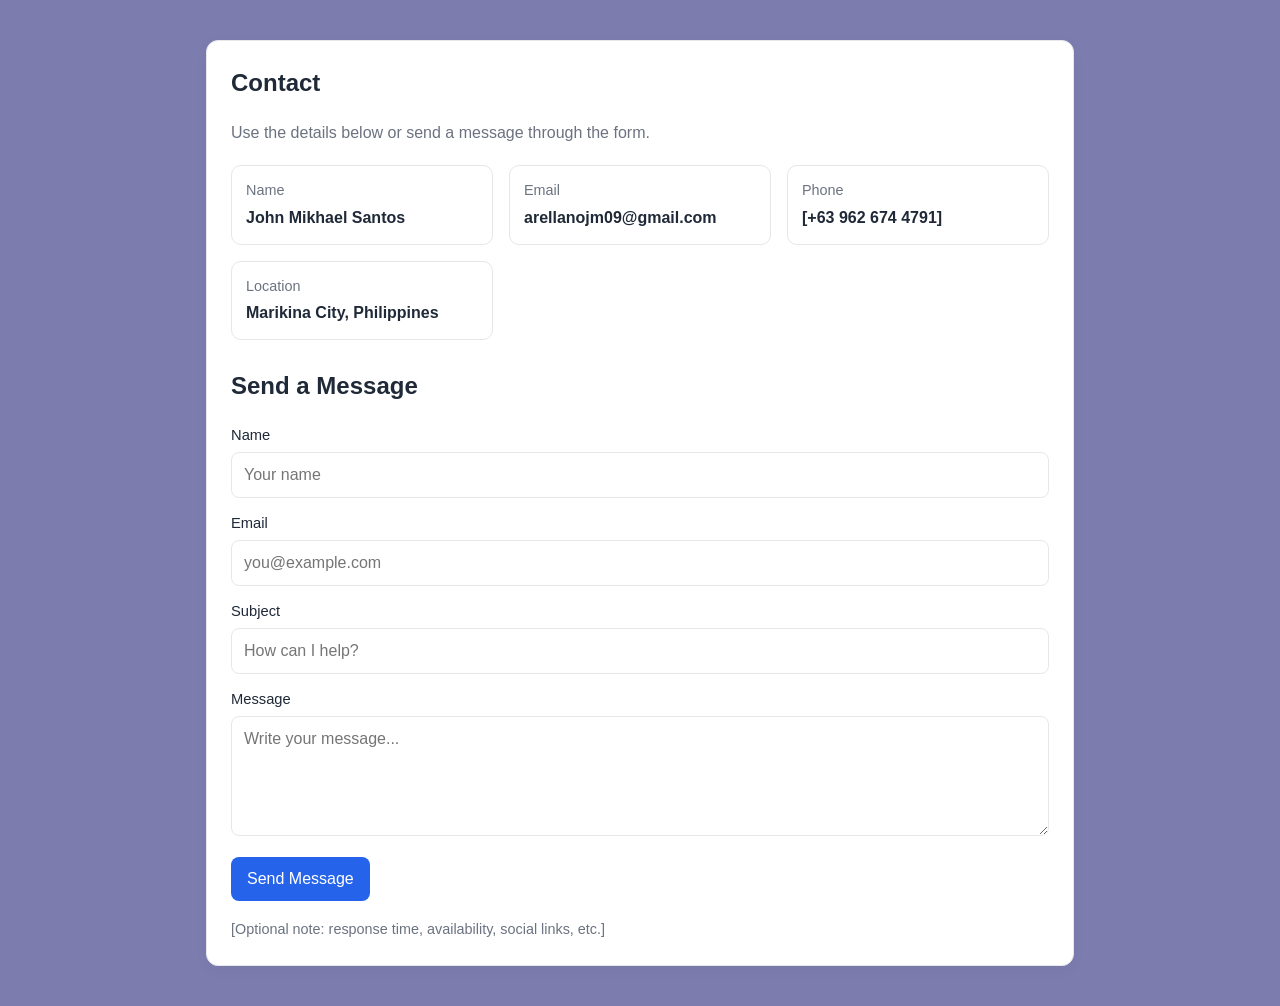
==== contact.html @ dec2739a "added contact" ====
<!DOCTYPE html>
<html lang="en">
<head>
    <meta charset="UTF-8" />
    <meta name="viewport" content="width=device-width, initial-scale=1.0" />
    <title>Contact</title>
    <link rel="stylesheet" href="contact.css">
</head>
<body>
    <main class="container">
        <section class="card">
            <h1>Contact</h1>
            <p class="subtitle">Use the details below or send a message through the form.</p>

            <div class="contact-grid">
                <div class="info-box">
                    <div class="label">Name</div>
                    <div class="value">John Mikhael Santos</div>
                </div>
                <div class="info-box">
                    <div class="label">Email</div>
                    <div class="value">arellanojm09@gmail.com</div>
                </div>
                <div class="info-box">
                    <div class="label">Phone</div>
                    <div class="value">[+63 962 674 4791]</div>
                </div>
                <div class="info-box">
                    <div class="label">Location</div>
                    <div class="value">Marikina City, Philippines</div>
                </div>
            </div>

            <h2>Send a Message</h2>
            <form action="[YOUR_FORM_ENDPOINT_OR_MAILTO]" method="post">
                <div>
                    <label for="name">Name</label>
                    <input id="name" name="name" type="text" placeholder="Your name" required />
                </div>

                <div>
                    <label for="email">Email</label>
                    <input id="email" name="email" type="email" placeholder="you@example.com" required />
                </div>

                <div>
                    <label for="subject">Subject</label>
                    <input id="subject" name="subject" type="text" placeholder="How can I help?" />
                </div>

                <div>
                    <label for="message">Message</label>
                    <textarea id="message" name="message" placeholder="Write your message..." required></textarea>
                </div>

                <button type="submit">Send Message</button>
            </form>

            <footer>
                [Optional note: response time, availability, social links, etc.]
            </footer>
        </section>
    </main>
</body>
</html>
---- contact.css ----
:root {
    --bg: #7c7caf;
    --card: #ffffff;
    --text: #1f2937;
    --muted: #6b7280;
    --accent: #2563eb;
    --border: #e5e7eb;
}

* { box-sizing: border-box; }

body {
    margin: 0;
    font-family: Arial, Helvetica, sans-serif;
    background: var(--bg);
    color: var(--text);
    line-height: 1.5;
}

.container {
    max-width: 900px;
    margin: 40px auto;
    padding: 0 16px;
}

.card {
    background: var(--card);
    border: 1px solid var(--border);
    border-radius: 12px;
    padding: 24px;
    box-shadow: 0 4px 14px rgba(0, 0, 0, 0.04);
}

h1, h2 {
    margin-top: 0;
}

.subtitle {
    color: var(--muted);
    margin-bottom: 20px;
}

.contact-grid {
    display: grid;
    grid-template-columns: repeat(auto-fit, minmax(240px, 1fr));
    gap: 16px;
    margin: 20px 0 28px;
}

.info-box {
    border: 1px solid var(--border);
    border-radius: 10px;
    padding: 14px;
}

.label {
    font-size: 0.9rem;
    color: var(--muted);
    margin-bottom: 4px;
}

.value {
    font-weight: 600;
    word-break: break-word;
}

form {
    display: grid;
    gap: 14px;
}

label {
    display: block;
    font-size: 0.92rem;
    margin-bottom: 6px;
}

input, textarea {
    width: 100%;
    border: 1px solid var(--border);
    border-radius: 8px;
    padding: 10px 12px;
    font: inherit;
    background: #fff;
}

textarea {
    min-height: 120px;
    resize: vertical;
}

button {
    width: fit-content;
    border: none;
    background: var(--accent);
    color: #fff;
    padding: 10px 16px;
    border-radius: 8px;
    font: inherit;
    cursor: pointer;
}

button:hover {
    opacity: 0.92;
}

footer {
    margin-top: 18px;
    color: var(--muted);
    font-size: 0.9rem;
}
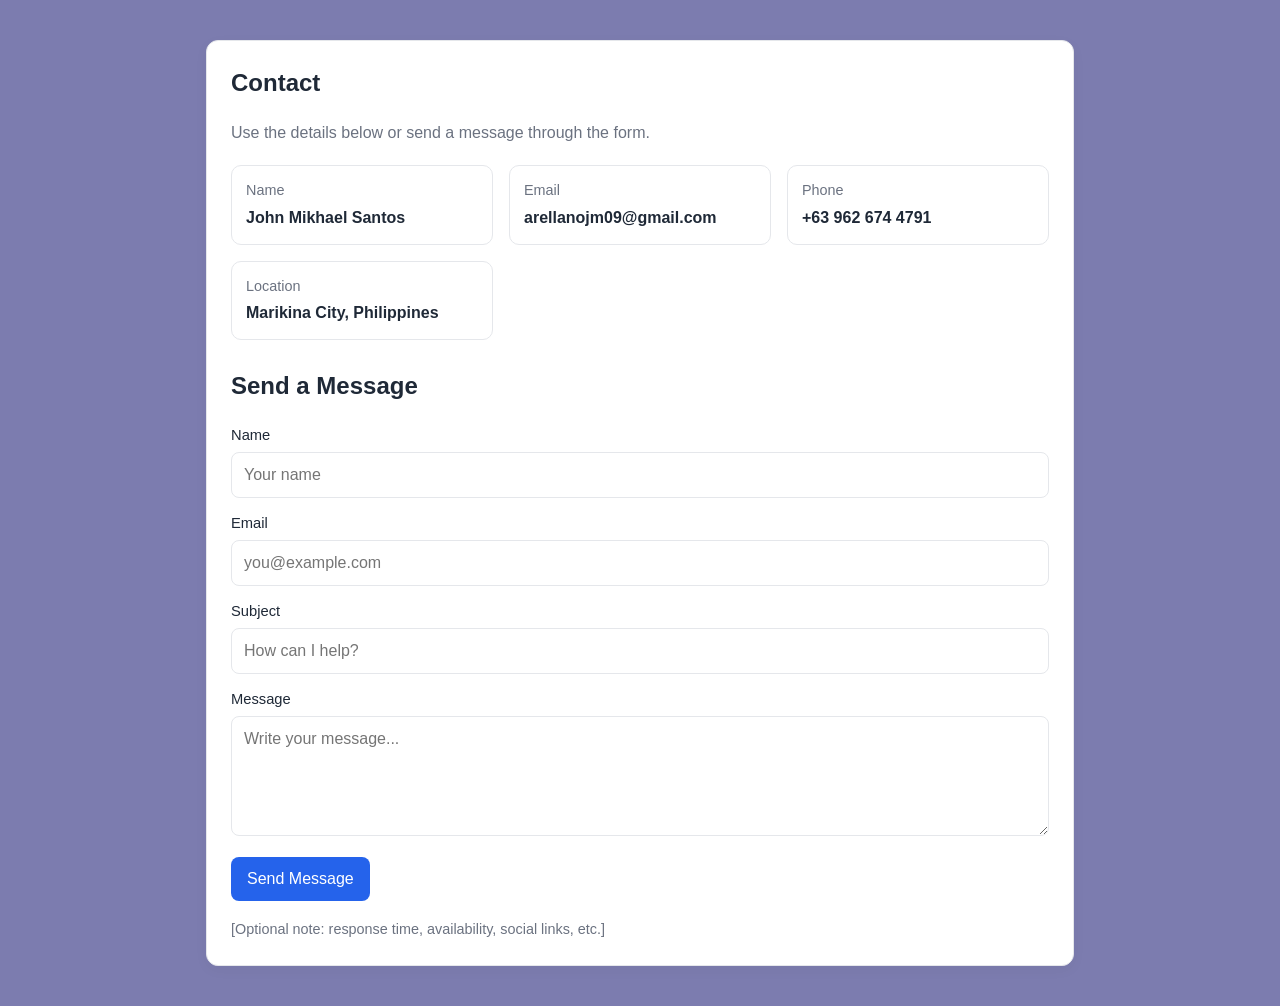
==== commit 073d8e70: "added EEE 141 html and css" ====
--- a/contact.html
+++ b/contact.html
@@ -23,7 +23,7 @@
                 </div>
                 <div class="info-box">
                     <div class="label">Phone</div>
-                    <div class="value">[+63 962 674 4791]</div>
+                    <div class="value">+63 962 674 4791</div>
                 </div>
                 <div class="info-box">
                     <div class="label">Location</div>
